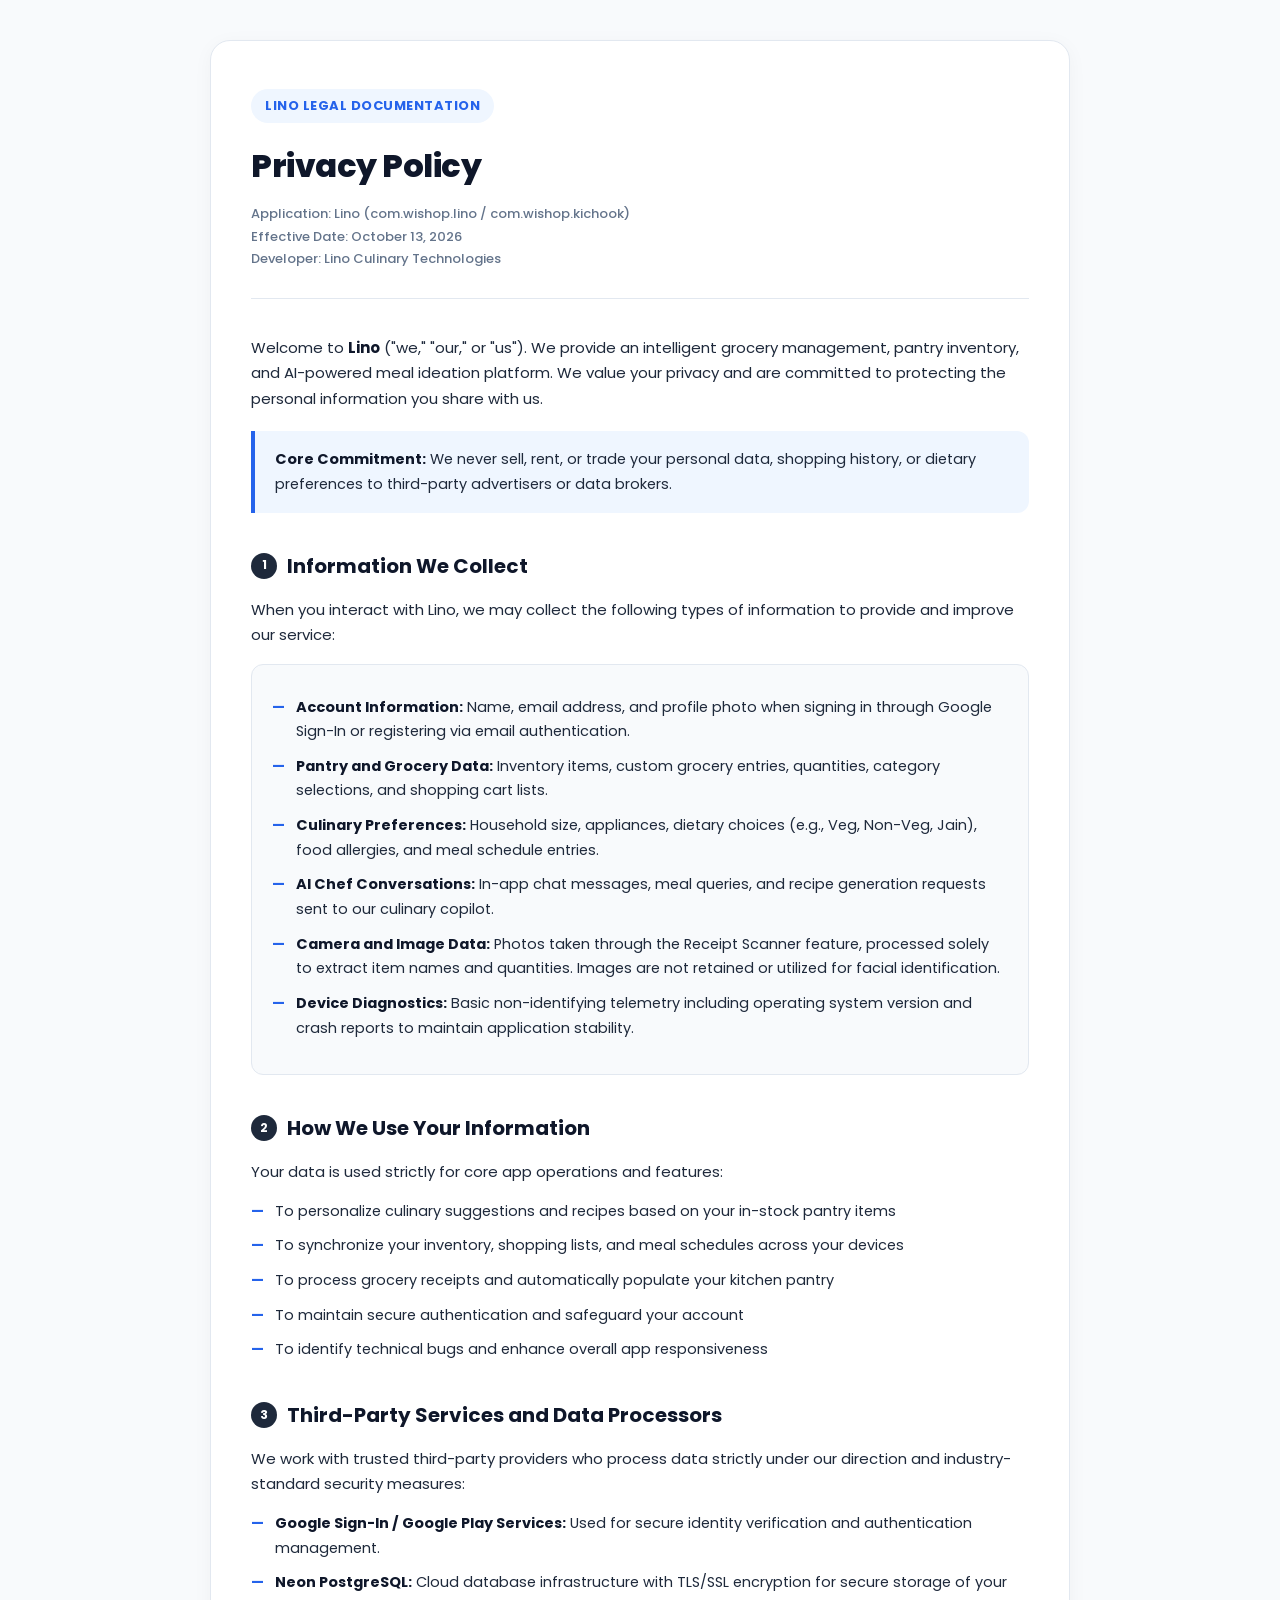
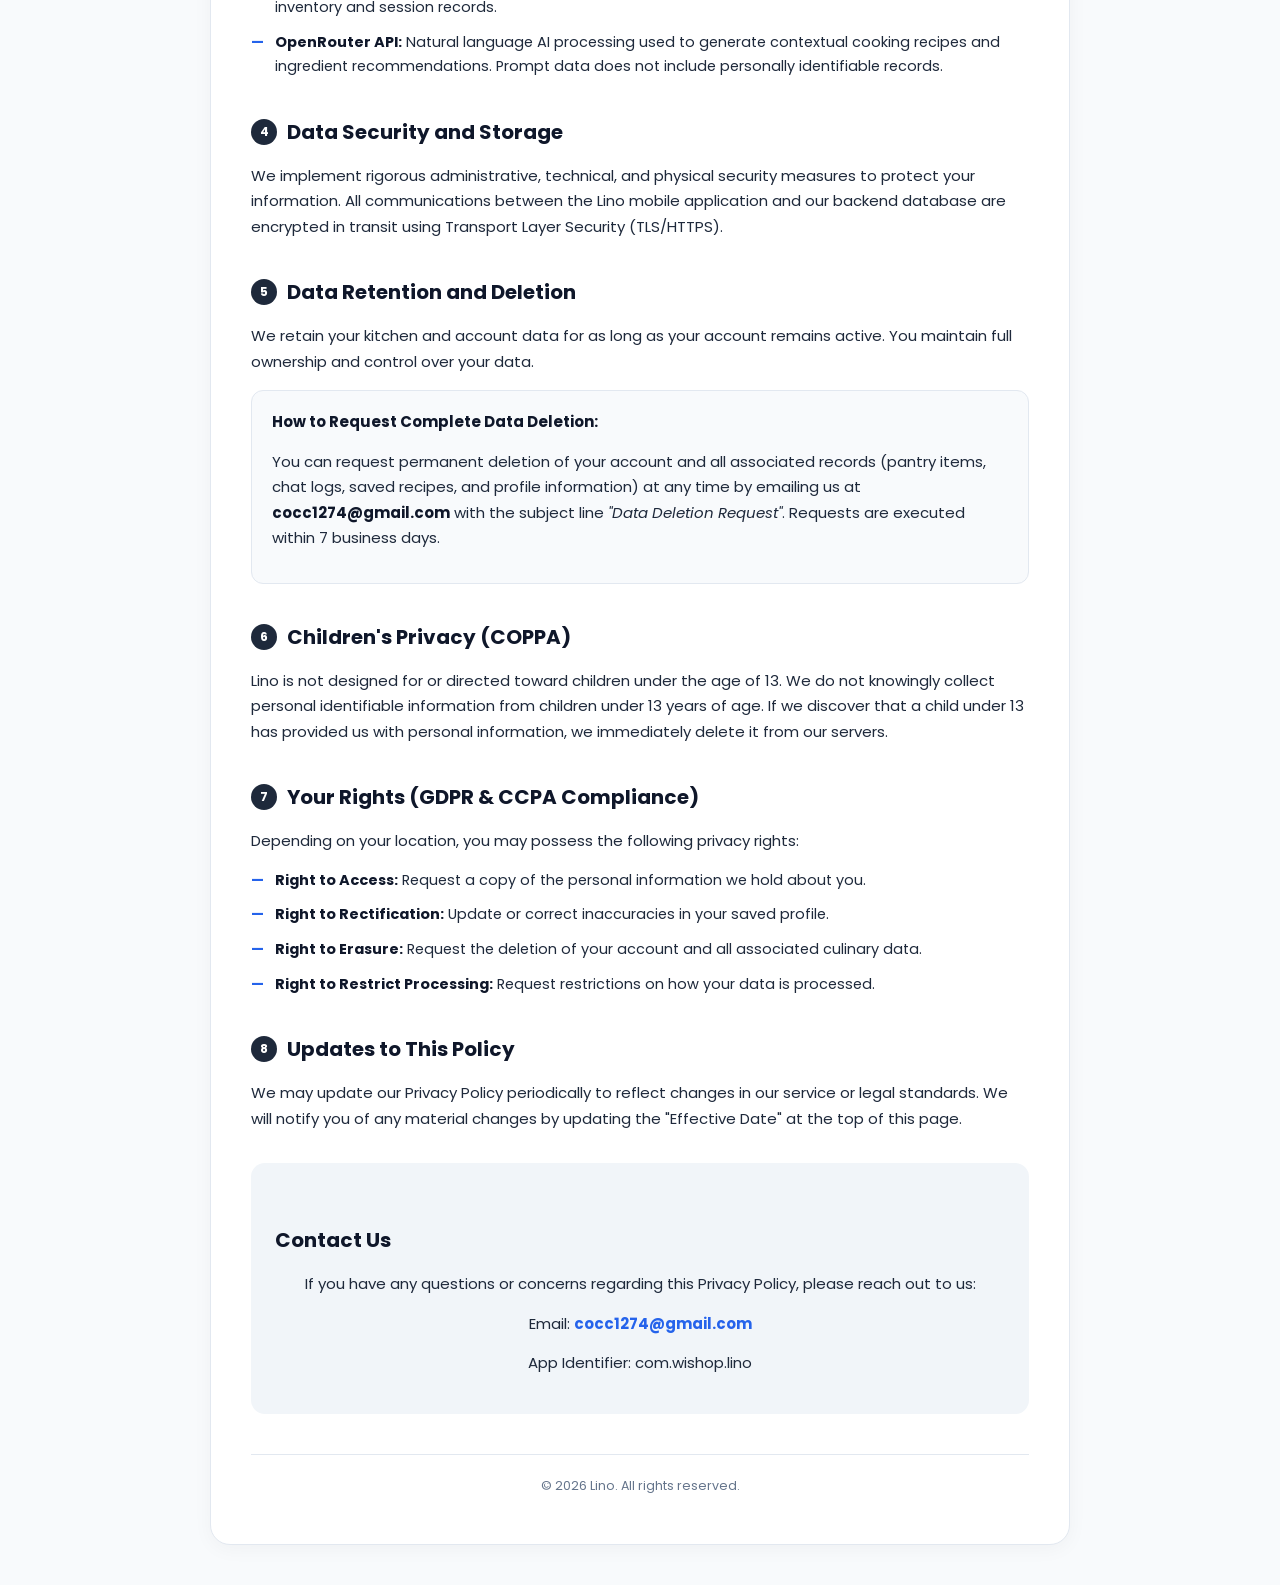
==== index.html @ 377d5d79 "feat: add comprehensive privacy policy pages, multi-session chat, and home dashboard" ====
<!DOCTYPE html>
<html lang="en">
<head>
  <meta charset="UTF-8">
  <meta name="viewport" content="width=device-width, initial-scale=1.0">
  <title>Privacy Policy - Lino App</title>
  <link rel="preconnect" href="https://fonts.googleapis.com">
  <link rel="preconnect" href="https://fonts.gstatic.com" crossorigin>
  <link href="https://fonts.googleapis.com/css2?family=Poppins:wght@300;400;500;600;700;800&display=swap" rel="stylesheet">
  <style>
    :root {
      --bg: #F8FAFC;
      --card-bg: #FFFFFF;
      --primary: #1E293B;
      --primary-dark: #0F172A;
      --accent: #2563EB;
      --accent-light: #EFF6FF;
      --text-main: #1E293B;
      --text-muted: #64748B;
      --border: #E2E8F0;
      --success: #10B981;
    }

    * {
      box-sizing: border-box;
      margin: 0;
      padding: 0;
    }

    body {
      font-family: 'Poppins', -apple-system, BlinkMacSystemFont, 'Segoe UI', Roboto, Helvetica, Arial, sans-serif;
      background-color: var(--bg);
      color: var(--text-main);
      line-height: 1.7;
      padding: 40px 20px;
    }

    .container {
      max-width: 860px;
      margin: 0 auto;
      background: var(--card-bg);
      border: 1px solid var(--border);
      border-radius: 20px;
      padding: 48px 40px;
      box-shadow: 0 4px 20px rgba(0, 0, 0, 0.04);
    }

    header {
      border-bottom: 1px solid var(--border);
      padding-bottom: 28px;
      margin-bottom: 36px;
    }

    .brand-badge {
      display: inline-flex;
      align-items: center;
      background: var(--accent-light);
      color: var(--accent);
      font-size: 13px;
      font-weight: 700;
      padding: 6px 14px;
      border-radius: 30px;
      margin-bottom: 16px;
      letter-spacing: 0.5px;
      text-transform: uppercase;
    }

    h1 {
      font-size: 32px;
      font-weight: 800;
      color: var(--primary-dark);
      letter-spacing: -0.5px;
      margin-bottom: 10px;
    }

    .meta {
      font-size: 13px;
      color: var(--text-muted);
      font-weight: 500;
    }

    h2 {
      font-size: 20px;
      font-weight: 700;
      color: var(--primary-dark);
      margin-top: 36px;
      margin-bottom: 14px;
      display: flex;
      align-items: center;
      gap: 10px;
    }

    .section-badge {
      display: inline-flex;
      align-items: center;
      justify-content: center;
      width: 26px;
      height: 26px;
      background: var(--primary);
      color: #FFFFFF;
      border-radius: 50%;
      font-size: 12px;
      font-weight: 700;
      flex-shrink: 0;
    }

    p {
      color: var(--text-main);
      font-size: 15px;
      margin-bottom: 14px;
    }

    .card-block {
      background: #F8FAFC;
      border: 1px solid var(--border);
      border-radius: 12px;
      padding: 18px 20px;
      margin: 16px 0;
    }

    ul {
      list-style-type: none;
      margin: 12px 0 16px 0;
      padding-left: 0;
    }

    li {
      position: relative;
      padding-left: 24px;
      margin-bottom: 10px;
      font-size: 14.5px;
      color: var(--text-main);
    }

    li::before {
      content: "—";
      position: absolute;
      left: 0;
      color: var(--accent);
      font-weight: 700;
    }

    strong {
      color: var(--primary-dark);
    }

    .highlight-box {
      background: #EFF6FF;
      border-left: 4px solid var(--accent);
      padding: 16px 20px;
      border-radius: 0 12px 12px 0;
      margin: 20px 0;
      font-size: 14.5px;
    }

    .contact-box {
      background: #F1F5F9;
      border-radius: 14px;
      padding: 24px;
      margin-top: 32px;
      text-align: center;
    }

    .contact-box a {
      color: var(--accent);
      text-decoration: none;
      font-weight: 700;
    }

    .contact-box a:hover {
      text-decoration: underline;
    }

    footer {
      margin-top: 40px;
      padding-top: 20px;
      border-top: 1px solid var(--border);
      text-align: center;
      font-size: 12.5px;
      color: var(--text-muted);
    }

    @media (max-width: 600px) {
      body {
        padding: 20px 12px;
      }
      .container {
        padding: 28px 20px;
      }
      h1 {
        font-size: 26px;
      }
      h2 {
        font-size: 18px;
      }
    }
  </style>
</head>
<body>
  <div class="container">
    <header>
      <div class="brand-badge">Lino Legal Documentation</div>
      <h1>Privacy Policy</h1>
      <div class="meta">
        Application: Lino (com.wishop.lino / com.wishop.kichook)<br>
        Effective Date: October 13, 2026<br>
        Developer: Lino Culinary Technologies
      </div>
    </header>

    <p>
      Welcome to <strong>Lino</strong> ("we," "our," or "us"). We provide an intelligent grocery management, pantry inventory, and AI-powered meal ideation platform. We value your privacy and are committed to protecting the personal information you share with us.
    </p>

    <div class="highlight-box">
      <strong>Core Commitment:</strong> We never sell, rent, or trade your personal data, shopping history, or dietary preferences to third-party advertisers or data brokers.
    </div>

    <h2><span class="section-badge">1</span> Information We Collect</h2>
    <p>When you interact with Lino, we may collect the following types of information to provide and improve our service:</p>

    <div class="card-block">
      <ul>
        <li><strong>Account Information:</strong> Name, email address, and profile photo when signing in through Google Sign-In or registering via email authentication.</li>
        <li><strong>Pantry and Grocery Data:</strong> Inventory items, custom grocery entries, quantities, category selections, and shopping cart lists.</li>
        <li><strong>Culinary Preferences:</strong> Household size, appliances, dietary choices (e.g., Veg, Non-Veg, Jain), food allergies, and meal schedule entries.</li>
        <li><strong>AI Chef Conversations:</strong> In-app chat messages, meal queries, and recipe generation requests sent to our culinary copilot.</li>
        <li><strong>Camera and Image Data:</strong> Photos taken through the Receipt Scanner feature, processed solely to extract item names and quantities. Images are not retained or utilized for facial identification.</li>
        <li><strong>Device Diagnostics:</strong> Basic non-identifying telemetry including operating system version and crash reports to maintain application stability.</li>
      </ul>
    </div>

    <h2><span class="section-badge">2</span> How We Use Your Information</h2>
    <p>Your data is used strictly for core app operations and features:</p>
    <ul>
      <li>To personalize culinary suggestions and recipes based on your in-stock pantry items</li>
      <li>To synchronize your inventory, shopping lists, and meal schedules across your devices</li>
      <li>To process grocery receipts and automatically populate your kitchen pantry</li>
      <li>To maintain secure authentication and safeguard your account</li>
      <li>To identify technical bugs and enhance overall app responsiveness</li>
    </ul>

    <h2><span class="section-badge">3</span> Third-Party Services and Data Processors</h2>
    <p>We work with trusted third-party providers who process data strictly under our direction and industry-standard security measures:</p>
    <ul>
      <li><strong>Google Sign-In / Google Play Services:</strong> Used for secure identity verification and authentication management.</li>
      <li><strong>Neon PostgreSQL:</strong> Cloud database infrastructure with TLS/SSL encryption for secure storage of your inventory and session records.</li>
      <li><strong>OpenRouter API:</strong> Natural language AI processing used to generate contextual cooking recipes and ingredient recommendations. Prompt data does not include personally identifiable records.</li>
    </ul>

    <h2><span class="section-badge">4</span> Data Security and Storage</h2>
    <p>
      We implement rigorous administrative, technical, and physical security measures to protect your information. All communications between the Lino mobile application and our backend database are encrypted in transit using Transport Layer Security (TLS/HTTPS).
    </p>

    <h2><span class="section-badge">5</span> Data Retention and Deletion</h2>
    <p>
      We retain your kitchen and account data for as long as your account remains active. You maintain full ownership and control over your data.
    </p>
    <div class="card-block">
      <p><strong>How to Request Complete Data Deletion:</strong></p>
      <p>
        You can request permanent deletion of your account and all associated records (pantry items, chat logs, saved recipes, and profile information) at any time by emailing us at <strong>cocc1274@gmail.com</strong> with the subject line <em>"Data Deletion Request"</em>. Requests are executed within 7 business days.
      </p>
    </div>

    <h2><span class="section-badge">6</span> Children's Privacy (COPPA)</h2>
    <p>
      Lino is not designed for or directed toward children under the age of 13. We do not knowingly collect personal identifiable information from children under 13 years of age. If we discover that a child under 13 has provided us with personal information, we immediately delete it from our servers.
    </p>

    <h2><span class="section-badge">7</span> Your Rights (GDPR & CCPA Compliance)</h2>
    <p>Depending on your location, you may possess the following privacy rights:</p>
    <ul>
      <li><strong>Right to Access:</strong> Request a copy of the personal information we hold about you.</li>
      <li><strong>Right to Rectification:</strong> Update or correct inaccuracies in your saved profile.</li>
      <li><strong>Right to Erasure:</strong> Request the deletion of your account and all associated culinary data.</li>
      <li><strong>Right to Restrict Processing:</strong> Request restrictions on how your data is processed.</li>
    </ul>

    <h2><span class="section-badge">8</span> Updates to This Policy</h2>
    <p>
      We may update our Privacy Policy periodically to reflect changes in our service or legal standards. We will notify you of any material changes by updating the "Effective Date" at the top of this page.
    </p>

    <div class="contact-box">
      <h2>Contact Us</h2>
      <p>If you have any questions or concerns regarding this Privacy Policy, please reach out to us:</p>
      <p>Email: <a href="mailto:cocc1274@gmail.com">cocc1274@gmail.com</a></p>
      <p>App Identifier: com.wishop.lino</p>
    </div>

    <footer>
      &copy; 2026 Lino. All rights reserved.
    </footer>
  </div>
</body>
</html>
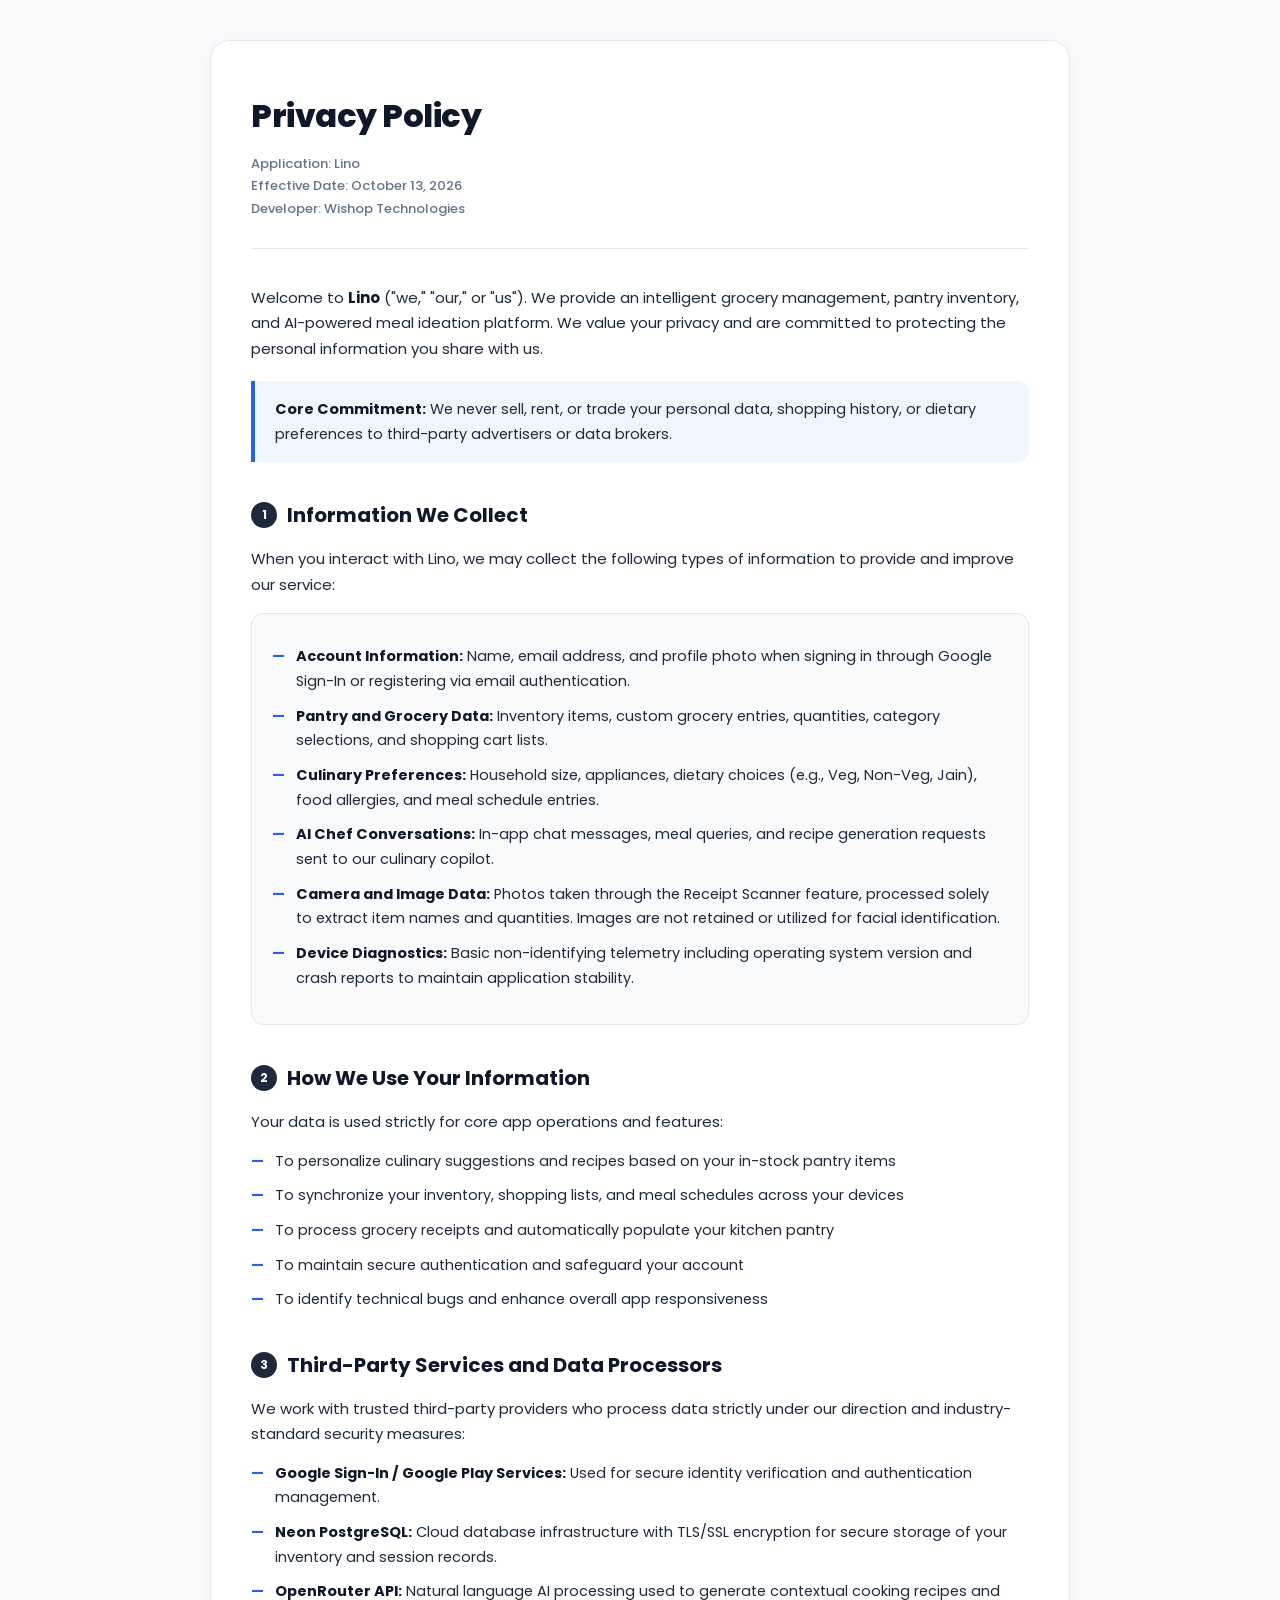
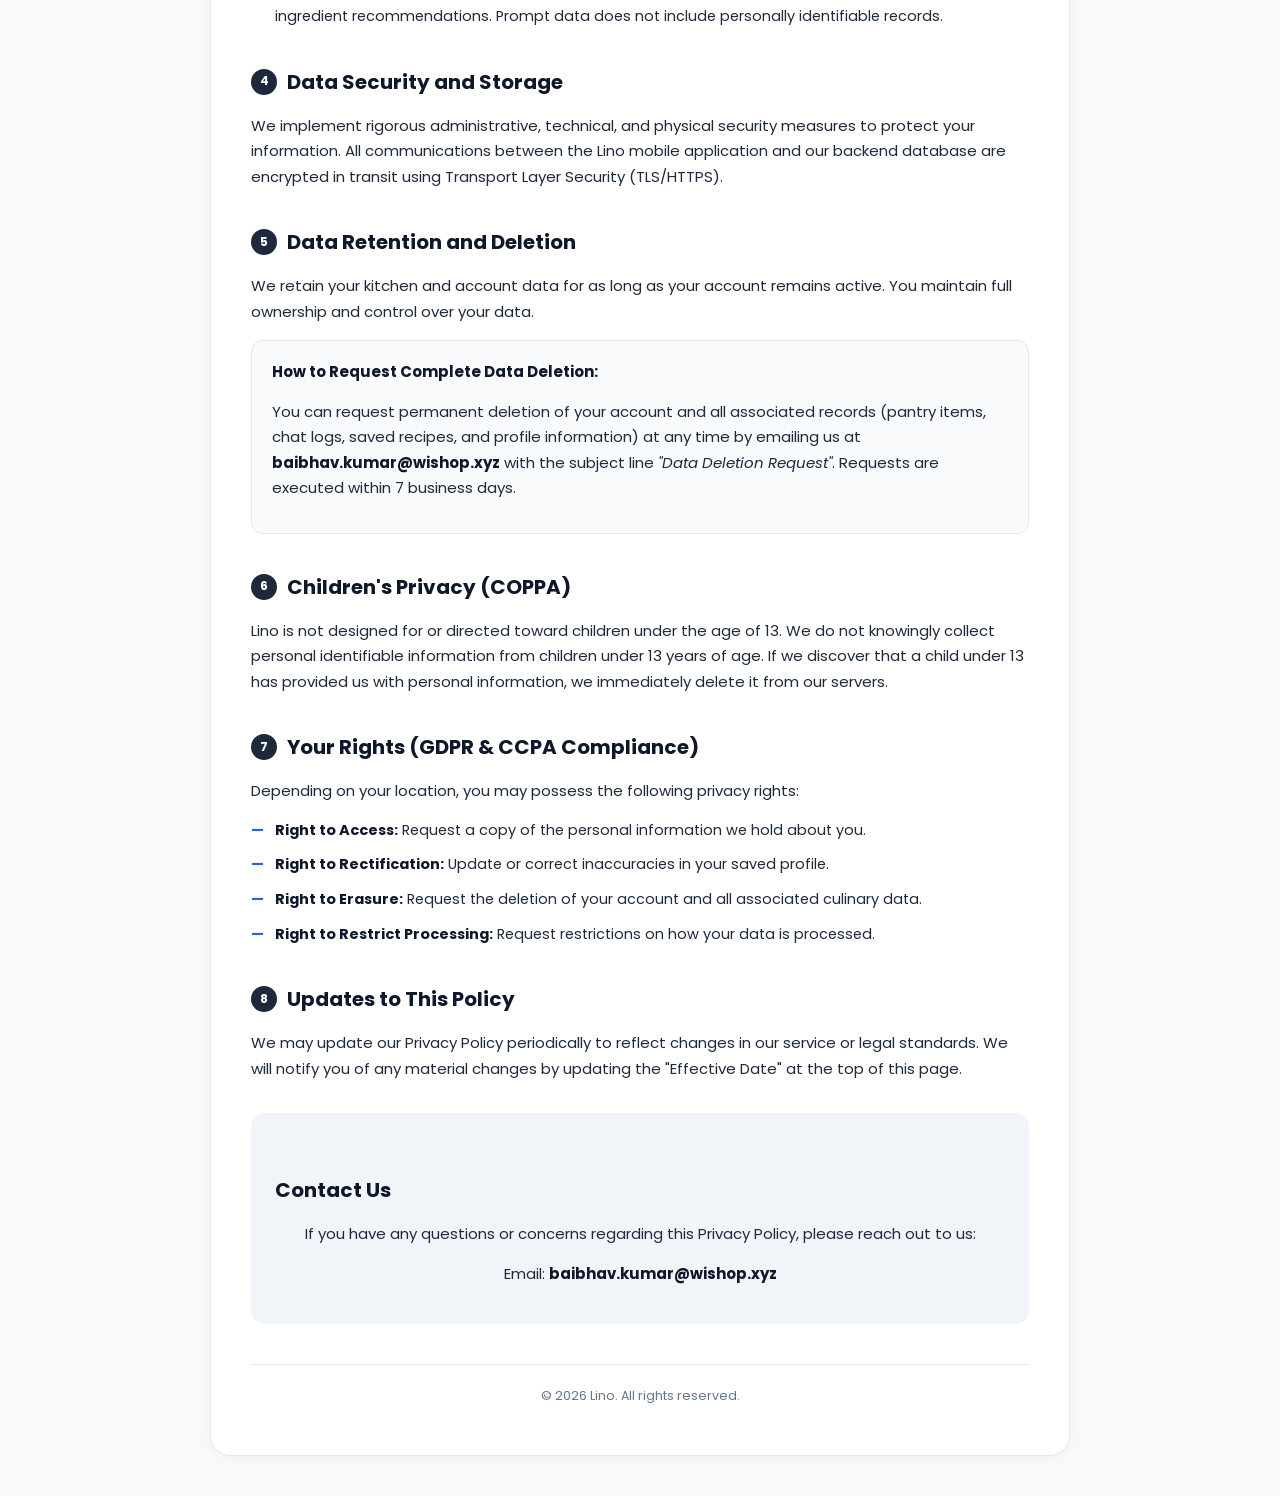
==== commit b7deddc7: "docs: obfuscate email using bidi-override and update developer info across privacy policies" ====
--- a/index.html
+++ b/index.html
@@ -199,12 +199,12 @@
 <body>
   <div class="container">
     <header>
-      <div class="brand-badge">Lino Legal Documentation</div>
+      <!-- <div class="brand-badge">Lino Legal Documentation</div> -->
       <h1>Privacy Policy</h1>
       <div class="meta">
-        Application: Lino (com.wishop.lino / com.wishop.kichook)<br>
+        Application: Lino<br>
         Effective Date: October 13, 2026<br>
-        Developer: Lino Culinary Technologies
+        Developer: Wishop Technologies
       </div>
     </header>
 
@@ -260,7 +260,7 @@
     <div class="card-block">
       <p><strong>How to Request Complete Data Deletion:</strong></p>
       <p>
-        You can request permanent deletion of your account and all associated records (pantry items, chat logs, saved recipes, and profile information) at any time by emailing us at <strong>cocc1274@gmail.com</strong> with the subject line <em>"Data Deletion Request"</em>. Requests are executed within 7 business days.
+        You can request permanent deletion of your account and all associated records (pantry items, chat logs, saved recipes, and profile information) at any time by emailing us at <strong style="unicode-bidi: bidi-override; direction: rtl;">zyx.pohsiw@ramuk.vahbiab</strong> with the subject line <em>"Data Deletion Request"</em>. Requests are executed within 7 business days.
       </p>
     </div>
 
@@ -286,8 +286,7 @@
     <div class="contact-box">
       <h2>Contact Us</h2>
       <p>If you have any questions or concerns regarding this Privacy Policy, please reach out to us:</p>
-      <p>Email: <a href="mailto:cocc1274@gmail.com">cocc1274@gmail.com</a></p>
-      <p>App Identifier: com.wishop.lino</p>
+      <p>Email: <strong style="unicode-bidi: bidi-override; direction: rtl;">zyx.pohsiw@ramuk.vahbiab</strong></p>
     </div>
 
     <footer>
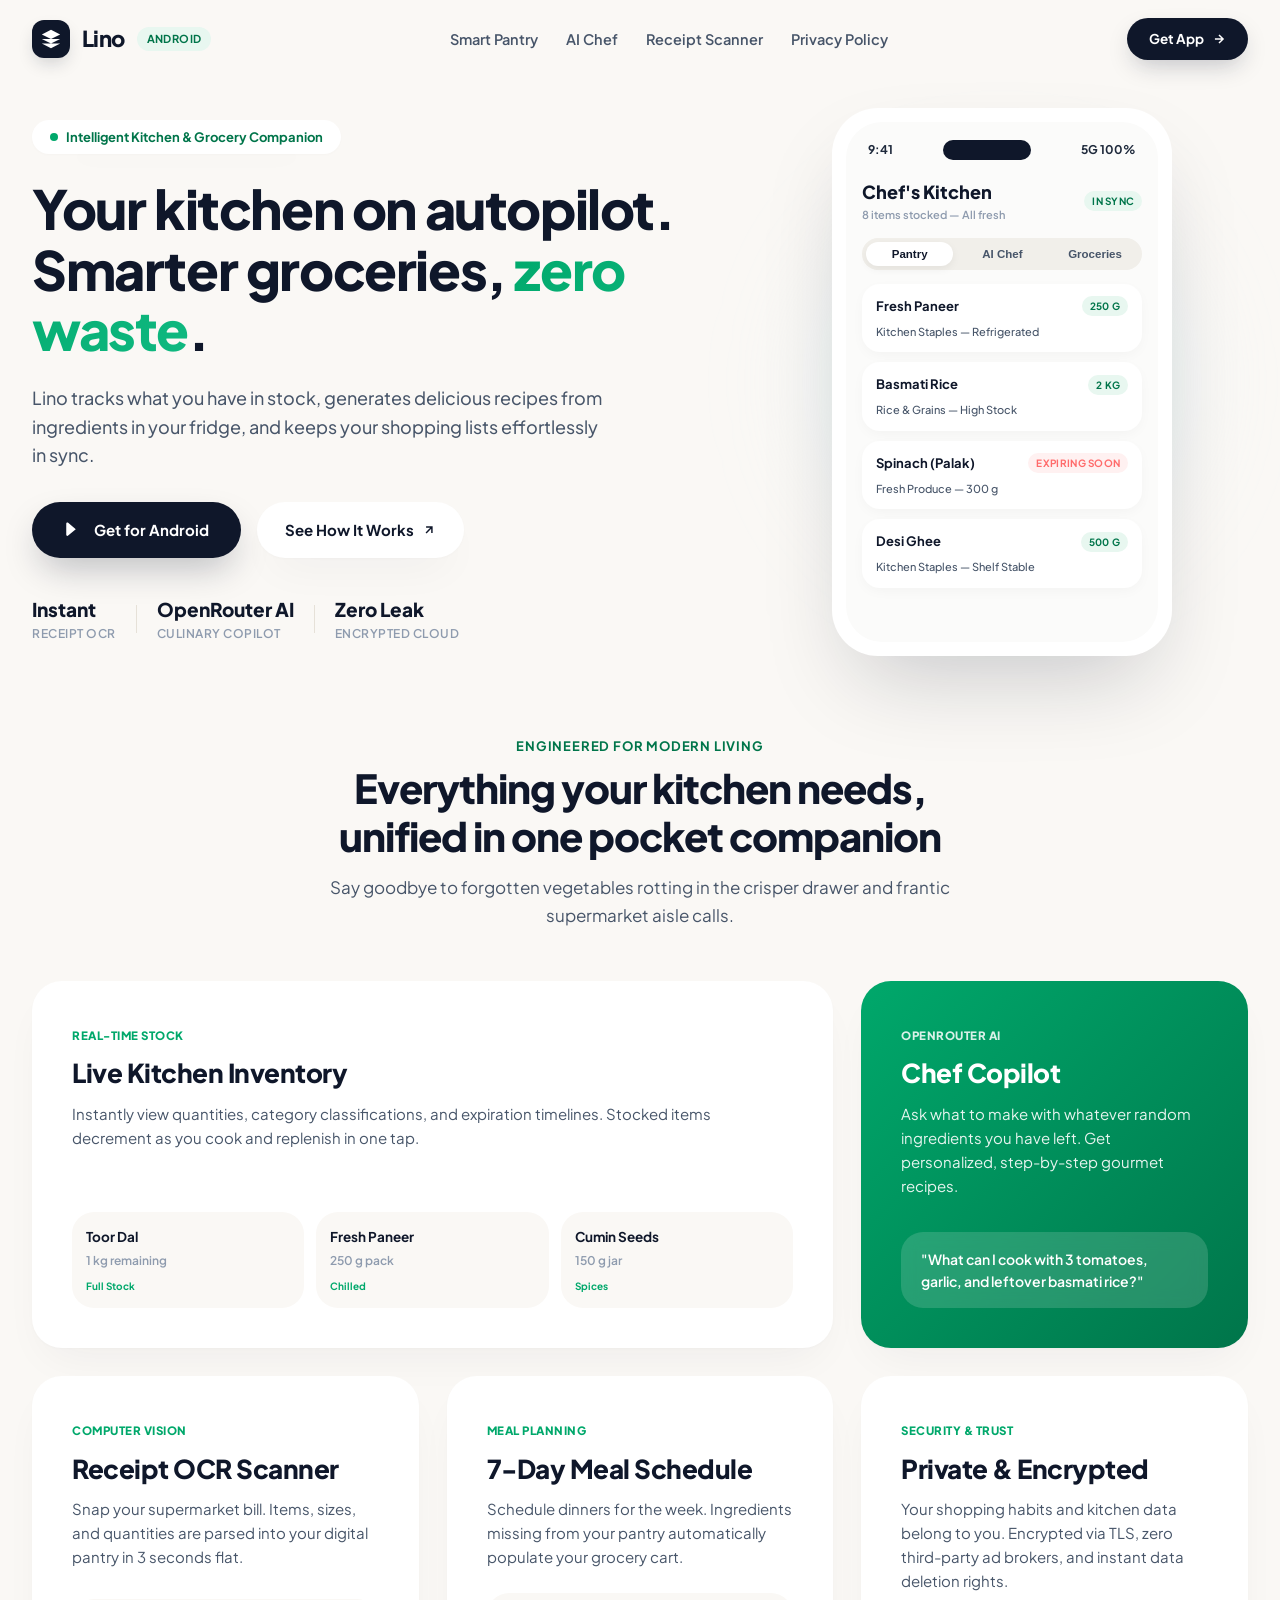
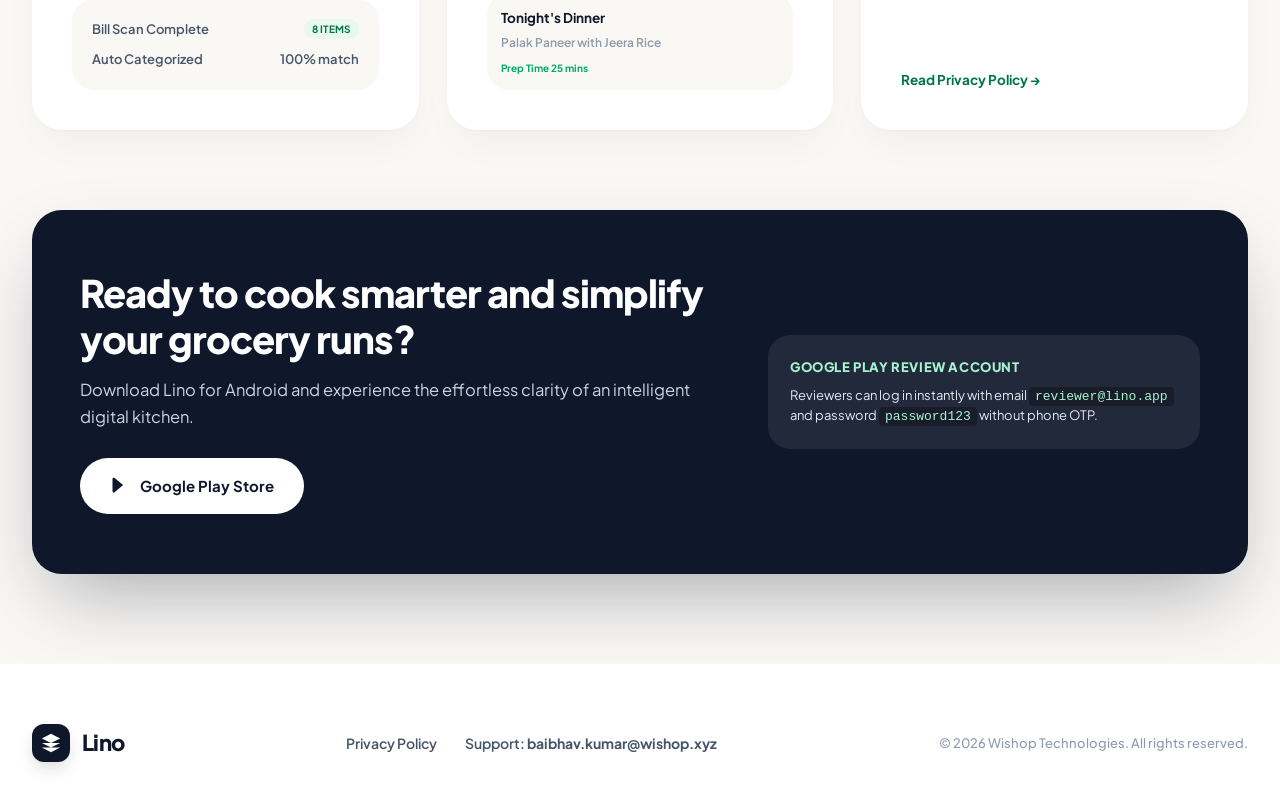
==== commit 2f246e79: "feat: add promotional showcase landing page and Google Play reviewer demo login" ====
--- a/index.html
+++ b/index.html
@@ -3,295 +3,635 @@
 <head>
   <meta charset="UTF-8">
   <meta name="viewport" content="width=device-width, initial-scale=1.0">
-  <title>Privacy Policy - Lino App</title>
+  <title>Lino — Smart Grocery Shopping & Intelligent Kitchen Companion</title>
+  <meta name="description" content="Lino is a modern grocery companion and intelligent kitchen inventory app. Track your pantry in real time, cook meals with our AI Chef Copilot, and reduce food waste.">
   <link rel="preconnect" href="https://fonts.googleapis.com">
   <link rel="preconnect" href="https://fonts.gstatic.com" crossorigin>
-  <link href="https://fonts.googleapis.com/css2?family=Poppins:wght@300;400;500;600;700;800&display=swap" rel="stylesheet">
+  <link href="https://fonts.googleapis.com/css2?family=Plus+Jakarta+Sans:wght@400;500;600;700;800&display=swap" rel="stylesheet">
   <style>
+    /*
+      PREVIOUS PRIVACY POLICY VIEW - COMMENTED OUT AS PER RULE
+      Previous index.html contained legal Privacy Policy text.
+      The complete legal policy is preserved at privacy.html and linked in navigation & footer.
+    */
     :root {
-      --bg: #F8FAFC;
-      --card-bg: #FFFFFF;
+      --bg-warm: #FAF8F5;
+      --bg-card: #FFFFFF;
       --primary: #1E293B;
       --primary-dark: #0F172A;
-      --accent: #2563EB;
-      --accent-light: #EFF6FF;
+      --accent-green: #00A86B;
+      --accent-green-soft: #E8F7F0;
+      --accent-green-deep: #00754A;
+      --accent-blue: #2563EB;
+      --accent-blue-soft: #EFF6FF;
+      --accent-coral: #FF6B6B;
+      --accent-coral-soft: #FFF1F1;
       --text-main: #1E293B;
-      --text-muted: #64748B;
-      --border: #E2E8F0;
-      --success: #10B981;
-    }
-
-    * {
-      box-sizing: border-box;
-      margin: 0;
-      padding: 0;
-    }
-
+      --text-secondary: #475569;
+      --text-muted: #8E9BAE;
+      --shadow-ambient: 0 20px 45px -15px rgba(26, 38, 57, 0.06), 0 1px 3px rgba(0, 0, 0, 0.02);
+      --shadow-hover: 0 30px 60px -18px rgba(26, 38, 57, 0.12);
+      --shadow-phone: 0 40px 90px -25px rgba(15, 23, 42, 0.22);
+      --radius-sm: 14px;
+      --radius-md: 22px;
+      --radius-lg: 30px;
+      --radius-pill: 9999px;
+    }
+    * { box-sizing: border-box; margin: 0; padding: 0; border: none; outline: none; }
+    html { scroll-behavior: smooth; }
     body {
-      font-family: 'Poppins', -apple-system, BlinkMacSystemFont, 'Segoe UI', Roboto, Helvetica, Arial, sans-serif;
-      background-color: var(--bg);
+      font-family: 'Plus Jakarta Sans', -apple-system, BlinkMacSystemFont, sans-serif;
+      background-color: var(--bg-warm);
       color: var(--text-main);
-      line-height: 1.7;
-      padding: 40px 20px;
-    }
-
-    .container {
-      max-width: 860px;
-      margin: 0 auto;
-      background: var(--card-bg);
-      border: 1px solid var(--border);
-      border-radius: 20px;
-      padding: 48px 40px;
-      box-shadow: 0 4px 20px rgba(0, 0, 0, 0.04);
-    }
-
-    header {
-      border-bottom: 1px solid var(--border);
-      padding-bottom: 28px;
-      margin-bottom: 36px;
-    }
-
+      line-height: 1.6;
+      -webkit-font-smoothing: antialiased;
+      overflow-x: hidden;
+    }
+    /* Seamless Header Nav */
+    nav {
+      position: sticky; top: 0; z-index: 100;
+      background: rgba(250, 248, 245, 0.9);
+      backdrop-filter: blur(16px);
+      padding: 18px 32px;
+      display: flex; align-items: center; justify-content: space-between;
+      max-width: 1320px; margin: 0 auto;
+    }
+    .brand-wrap { display: flex; align-items: center; gap: 12px; text-decoration: none; color: var(--primary-dark); }
+    .brand-logo-icon {
+      width: 38px; height: 38px; background: var(--primary-dark);
+      border-radius: 12px; display: flex; align-items: center; justify-content: center;
+      box-shadow: 0 8px 18px -4px rgba(15, 23, 42, 0.2);
+    }
+    .brand-logo-icon svg { width: 22px; height: 22px; fill: #FFFFFF; }
+    .brand-text { font-size: 22px; font-weight: 800; letter-spacing: -0.6px; color: var(--primary-dark); }
     .brand-badge {
-      display: inline-flex;
-      align-items: center;
-      background: var(--accent-light);
-      color: var(--accent);
-      font-size: 13px;
-      font-weight: 700;
-      padding: 6px 14px;
-      border-radius: 30px;
-      margin-bottom: 16px;
-      letter-spacing: 0.5px;
-      text-transform: uppercase;
-    }
-
-    h1 {
-      font-size: 32px;
-      font-weight: 800;
-      color: var(--primary-dark);
-      letter-spacing: -0.5px;
-      margin-bottom: 10px;
-    }
-
-    .meta {
-      font-size: 13px;
-      color: var(--text-muted);
-      font-weight: 500;
-    }
-
-    h2 {
-      font-size: 20px;
-      font-weight: 700;
-      color: var(--primary-dark);
-      margin-top: 36px;
-      margin-bottom: 14px;
-      display: flex;
-      align-items: center;
-      gap: 10px;
-    }
-
-    .section-badge {
-      display: inline-flex;
-      align-items: center;
-      justify-content: center;
-      width: 26px;
-      height: 26px;
-      background: var(--primary);
-      color: #FFFFFF;
-      border-radius: 50%;
-      font-size: 12px;
-      font-weight: 700;
-      flex-shrink: 0;
-    }
-
-    p {
-      color: var(--text-main);
-      font-size: 15px;
-      margin-bottom: 14px;
-    }
-
-    .card-block {
-      background: #F8FAFC;
-      border: 1px solid var(--border);
-      border-radius: 12px;
-      padding: 18px 20px;
-      margin: 16px 0;
-    }
-
-    ul {
-      list-style-type: none;
-      margin: 12px 0 16px 0;
-      padding-left: 0;
-    }
-
-    li {
-      position: relative;
-      padding-left: 24px;
-      margin-bottom: 10px;
-      font-size: 14.5px;
-      color: var(--text-main);
-    }
-
-    li::before {
-      content: "—";
-      position: absolute;
-      left: 0;
-      color: var(--accent);
-      font-weight: 700;
-    }
-
-    strong {
-      color: var(--primary-dark);
-    }
-
-    .highlight-box {
-      background: #EFF6FF;
-      border-left: 4px solid var(--accent);
-      padding: 16px 20px;
-      border-radius: 0 12px 12px 0;
-      margin: 20px 0;
-      font-size: 14.5px;
-    }
-
-    .contact-box {
-      background: #F1F5F9;
-      border-radius: 14px;
-      padding: 24px;
-      margin-top: 32px;
-      text-align: center;
-    }
-
-    .contact-box a {
-      color: var(--accent);
-      text-decoration: none;
-      font-weight: 700;
-    }
-
-    .contact-box a:hover {
-      text-decoration: underline;
-    }
-
-    footer {
-      margin-top: 40px;
-      padding-top: 20px;
-      border-top: 1px solid var(--border);
-      text-align: center;
-      font-size: 12.5px;
-      color: var(--text-muted);
-    }
-
-    @media (max-width: 600px) {
-      body {
-        padding: 20px 12px;
-      }
-      .container {
-        padding: 28px 20px;
-      }
-      h1 {
-        font-size: 26px;
-      }
-      h2 {
-        font-size: 18px;
-      }
+      font-size: 11px; font-weight: 700; background: var(--accent-green-soft);
+      color: var(--accent-green-deep); padding: 3px 10px; border-radius: var(--radius-pill);
+      letter-spacing: 0.4px; text-transform: uppercase;
+    }
+    .nav-menu { display: flex; align-items: center; gap: 28px; list-style: none; }
+    .nav-link { text-decoration: none; color: var(--text-secondary); font-size: 14.5px; font-weight: 600; transition: color 0.2s; }
+    .nav-link:hover { color: var(--accent-green-deep); }
+    .nav-btn {
+      text-decoration: none; background: var(--primary-dark); color: #FFFFFF;
+      font-size: 13.5px; font-weight: 700; padding: 10px 22px; border-radius: var(--radius-pill);
+      box-shadow: 0 10px 24px -6px rgba(15, 23, 42, 0.25); display: inline-flex; align-items: center; gap: 8px;
+      transition: transform 0.2s, box-shadow 0.2s;
+    }
+    .nav-btn:hover { transform: translateY(-2px); box-shadow: 0 14px 28px -6px rgba(15, 23, 42, 0.35); }
+    /* Hero Showcase - Borderless */
+    .hero-section {
+      max-width: 1320px; margin: 30px auto 70px; padding: 0 32px;
+      display: grid; grid-template-columns: 1.15fr 0.85fr; align-items: center; gap: 60px;
+    }
+    .hero-content { display: flex; flex-direction: column; gap: 24px; }
+    .pill-kicker {
+      display: inline-flex; align-items: center; gap: 8px; background: #FFFFFF;
+      padding: 7px 18px; border-radius: var(--radius-pill); box-shadow: var(--shadow-ambient);
+      font-size: 13px; font-weight: 700; color: var(--accent-green-deep); width: fit-content;
+    }
+    .pill-kicker span { display: inline-block; width: 8px; height: 8px; background: var(--accent-green); border-radius: var(--radius-pill); }
+    .hero-title { font-size: 54px; line-height: 1.12; font-weight: 800; letter-spacing: -1.4px; color: var(--primary-dark); }
+    .hero-title em {
+      font-style: normal; color: var(--accent-green);
+      background: linear-gradient(135deg, #00A86B 0%, #10B981 100%);
+      -webkit-background-clip: text; -webkit-text-fill-color: transparent;
+    }
+    .hero-sub { font-size: 18px; line-height: 1.6; color: var(--text-secondary); max-width: 580px; font-weight: 450; }
+    .hero-cta-group { display: flex; align-items: center; gap: 16px; flex-wrap: wrap; margin-top: 8px; }
+    .btn-primary {
+      text-decoration: none; background: var(--primary-dark); color: #FFFFFF;
+      font-size: 15px; font-weight: 700; padding: 16px 32px; border-radius: var(--radius-pill);
+      box-shadow: 0 16px 36px -8px rgba(15, 23, 42, 0.28); display: inline-flex; align-items: center; gap: 12px;
+      transition: transform 0.2s, box-shadow 0.2s;
+    }
+    .btn-primary:hover { transform: translateY(-2px); box-shadow: 0 20px 42px -8px rgba(15, 23, 42, 0.38); }
+    .btn-secondary {
+      text-decoration: none; background: #FFFFFF; color: var(--primary-dark);
+      font-size: 15px; font-weight: 700; padding: 16px 28px; border-radius: var(--radius-pill);
+      box-shadow: var(--shadow-ambient); display: inline-flex; align-items: center; gap: 8px; transition: transform 0.2s;
+    }
+    .btn-secondary:hover { transform: translateY(-2px); }
+    .hero-proof { display: flex; align-items: center; gap: 20px; margin-top: 12px; }
+    .proof-item { display: flex; flex-direction: column; }
+    .proof-value { font-size: 19px; font-weight: 800; color: var(--primary-dark); }
+    .proof-label { font-size: 12px; color: var(--text-muted); font-weight: 600; text-transform: uppercase; letter-spacing: 0.5px; }
+    .proof-separator { width: 1px; height: 28px; background: #E6E1D8; }
+    /* Showcase Phone Frame */
+    .showcase-wrapper { position: relative; display: flex; justify-content: center; align-items: center; }
+    .showcase-glow {
+      position: absolute; width: 420px; height: 420px;
+      background: radial-gradient(circle, rgba(167, 243, 208, 0.4) 0%, rgba(224, 242, 254, 0.3) 50%, transparent 70%);
+      filter: blur(50px); z-index: 1; pointer-events: none;
+    }
+    .phone-mockup {
+      position: relative; z-index: 2; width: 340px; background: #FFFFFF;
+      border-radius: 46px; padding: 14px; box-shadow: var(--shadow-phone);
+      transition: transform 0.3s cubic-bezier(0.16, 1, 0.3, 1);
+    }
+    .phone-mockup:hover { transform: translateY(-4px); }
+    .phone-screen {
+      background: #FBFBFA; border-radius: 36px; padding: 18px 16px 20px;
+      display: flex; flex-direction: column; gap: 14px; min-height: 520px; overflow: hidden;
+    }
+    .phone-status-bar { display: flex; justify-content: space-between; align-items: center; padding: 0 6px 4px; font-size: 12px; font-weight: 700; color: var(--primary); }
+    .dynamic-island { width: 88px; height: 20px; background: var(--primary-dark); border-radius: var(--radius-pill); margin: 0 auto; }
+    .phone-header { display: flex; justify-content: space-between; align-items: center; }
+    .phone-title { font-size: 18px; font-weight: 800; color: var(--primary-dark); }
+    .phone-sub { font-size: 11px; font-weight: 600; color: var(--text-muted); }
+    .phone-tab-bar { display: flex; gap: 6px; background: #F1EFEA; padding: 4px; border-radius: var(--radius-pill); }
+    .tab-btn {
+      flex: 1; background: transparent; color: var(--text-secondary); font-size: 11.5px;
+      font-weight: 700; padding: 6px 0; border-radius: var(--radius-pill); cursor: pointer; text-align: center;
+      transition: background 0.2s, color 0.2s;
+    }
+    .tab-btn.active { background: #FFFFFF; color: var(--primary-dark); box-shadow: 0 3px 8px rgba(0, 0, 0, 0.06); }
+    .tab-content { display: none; flex-direction: column; gap: 10px; animation: fadeIn 0.25s ease-in-out; }
+    .tab-content.active { display: flex; }
+    @keyframes fadeIn { from { opacity: 0; transform: translateY(4px); } to { opacity: 1; transform: translateY(0); } }
+    .phone-card {
+      background: #FFFFFF; border-radius: 18px; padding: 12px 14px;
+      box-shadow: 0 4px 14px -2px rgba(0, 0, 0, 0.04); display: flex; flex-direction: column; gap: 6px;
+    }
+    .card-top { display: flex; justify-content: space-between; align-items: center; }
+    .card-title { font-size: 13px; font-weight: 700; color: var(--primary-dark); }
+    .badge-pill { font-size: 10px; font-weight: 700; padding: 2px 8px; border-radius: var(--radius-pill); text-transform: uppercase; letter-spacing: 0.3px; }
+    .badge-green { background: var(--accent-green-soft); color: var(--accent-green-deep); }
+    .badge-blue { background: var(--accent-blue-soft); color: var(--accent-blue); }
+    .badge-coral { background: var(--accent-coral-soft); color: var(--accent-coral); }
+    .card-meta { font-size: 11px; color: var(--text-secondary); font-weight: 500; }
+    .ai-bubble {
+      background: linear-gradient(135deg, #00A86B 0%, #00754A 100%); color: #FFFFFF;
+      border-radius: 18px; padding: 14px; display: flex; flex-direction: column; gap: 8px;
+      box-shadow: 0 10px 22px -6px rgba(0, 168, 107, 0.35);
+    }
+    .ai-bubble-tag { font-size: 10px; font-weight: 800; text-transform: uppercase; letter-spacing: 0.6px; opacity: 0.9; }
+    .ai-bubble-msg { font-size: 12.5px; font-weight: 600; line-height: 1.45; }
+    .recipe-callout {
+      background: #FFFFFF; border-radius: 16px; padding: 12px; display: flex; align-items: center; gap: 12px;
+      box-shadow: 0 4px 12px rgba(0, 0, 0, 0.03);
+    }
+    .recipe-thumb { width: 44px; height: 44px; background: #F4F1EA; border-radius: 12px; display: flex; align-items: center; justify-content: center; font-size: 22px; }
+    .recipe-info { flex: 1; }
+    .recipe-name { font-size: 12.5px; font-weight: 700; color: var(--primary-dark); }
+    .recipe-sub { font-size: 10.5px; color: var(--text-muted); font-weight: 600; }
+    .stepper {
+      display: flex; align-items: center; gap: 6px; background: #F4F1EA;
+      padding: 3px 8px; border-radius: var(--radius-pill); font-size: 11px; font-weight: 700; color: var(--primary-dark);
+    }
+    /* Pinterest-Style Bento Grid Showcase */
+    .bento-section { max-width: 1320px; margin: 80px auto; padding: 0 32px; }
+    .section-head { text-align: center; max-width: 680px; margin: 0 auto 52px; }
+    .section-kicker { font-size: 13px; font-weight: 700; text-transform: uppercase; letter-spacing: 0.8px; color: var(--accent-green-deep); margin-bottom: 8px; }
+    .section-title { font-size: 40px; font-weight: 800; letter-spacing: -1px; color: var(--primary-dark); line-height: 1.2; margin-bottom: 14px; }
+    .section-desc { font-size: 17px; color: var(--text-secondary); line-height: 1.6; }
+    .bento-grid { display: grid; grid-template-columns: repeat(12, 1fr); gap: 28px; }
+    .bento-card {
+      background: var(--bg-card); border-radius: var(--radius-lg); padding: 40px;
+      box-shadow: var(--shadow-ambient); display: flex; flex-direction: column; justify-content: space-between;
+      transition: transform 0.25s, box-shadow 0.25s; position: relative; overflow: hidden;
+    }
+    .bento-card:hover { transform: translateY(-4px); box-shadow: var(--shadow-hover); }
+    .bento-col-8 { grid-column: span 8; }
+    .bento-col-4 { grid-column: span 4; }
+    .bento-card-green { background: linear-gradient(135deg, #00A86B 0%, #00754A 100%); color: #FFFFFF; }
+    .bento-tag { font-size: 11.5px; font-weight: 800; text-transform: uppercase; letter-spacing: 0.5px; margin-bottom: 12px; display: inline-block; }
+    .tag-green-tone { color: var(--accent-green); }
+    .tag-white-tone { color: rgba(255, 255, 255, 0.85); }
+    .bento-card-title { font-size: 26px; font-weight: 800; letter-spacing: -0.5px; margin-bottom: 12px; color: var(--primary-dark); line-height: 1.25; }
+    .bento-card-green .bento-card-title { color: #FFFFFF; }
+    .bento-card-desc { font-size: 15px; line-height: 1.6; color: var(--text-secondary); margin-bottom: 24px; }
+    .bento-card-green .bento-card-desc { color: rgba(255, 255, 255, 0.9); }
+    .mini-pantry-cluster { display: grid; grid-template-columns: repeat(3, 1fr); gap: 12px; margin-top: 10px; }
+    .pantry-pill-item { background: #FAF8F5; padding: 14px; border-radius: var(--radius-md); display: flex; flex-direction: column; gap: 4px; }
+    .pantry-pill-title { font-size: 13.5px; font-weight: 700; color: var(--primary-dark); }
+    .pantry-pill-qty { font-size: 12px; color: var(--text-muted); font-weight: 600; }
+    .pantry-pill-badge { font-size: 10px; font-weight: 700; color: var(--accent-green); margin-top: 4px; }
+    .chat-bubble-widget { background: rgba(255, 255, 255, 0.15); backdrop-filter: blur(8px); padding: 16px 20px; border-radius: var(--radius-md); color: #FFFFFF; font-size: 14px; font-weight: 600; margin-top: 10px; }
+    .ocr-scanner-visual { background: #FAF8F5; border-radius: var(--radius-md); padding: 20px; display: flex; flex-direction: column; gap: 10px; }
+    .receipt-row { display: flex; justify-content: space-between; font-size: 13px; font-weight: 600; color: var(--text-secondary); }
+    /* CTA & Reviewer Section */
+    .cta-banner { max-width: 1320px; margin: 40px auto 90px; padding: 0 32px; }
+    .banner-card {
+      background: var(--primary-dark); border-radius: var(--radius-lg); padding: 60px 48px;
+      color: #FFFFFF; display: grid; grid-template-columns: 1.2fr 0.8fr; align-items: center; gap: 40px;
+      box-shadow: 0 35px 80px -20px rgba(15, 23, 42, 0.35);
+    }
+    .banner-title { font-size: 38px; font-weight: 800; letter-spacing: -1px; line-height: 1.2; margin-bottom: 16px; }
+    .banner-sub { font-size: 16.5px; color: #CBD5E1; line-height: 1.6; margin-bottom: 28px; }
+    .banner-actions { display: flex; gap: 16px; flex-wrap: wrap; }
+    .btn-light {
+      text-decoration: none; background: #FFFFFF; color: var(--primary-dark);
+      font-size: 15px; font-weight: 700; padding: 16px 30px; border-radius: var(--radius-pill);
+      display: inline-flex; align-items: center; gap: 10px; transition: transform 0.2s;
+    }
+    .btn-light:hover { transform: translateY(-2px); }
+    .reviewer-note-box {
+      background: rgba(255, 255, 255, 0.08); border-radius: var(--radius-md);
+      padding: 22px; display: flex; flex-direction: column; gap: 8px;
+    }
+    .reviewer-note-title { font-size: 13px; font-weight: 800; text-transform: uppercase; letter-spacing: 0.6px; color: #A7F3D0; }
+    .reviewer-note-text { font-size: 13px; line-height: 1.5; color: #E2E8F0; }
+    .reviewer-code { font-family: monospace; background: rgba(0, 0, 0, 0.3); padding: 2px 6px; border-radius: 4px; color: #A7F3D0; }
+    /* Footer */
+    footer { background: #FFFFFF; padding: 60px 32px 40px; margin-top: 40px; }
+    .footer-inner { max-width: 1320px; margin: 0 auto; display: flex; justify-content: space-between; align-items: center; flex-wrap: wrap; gap: 24px; }
+    .footer-links { display: flex; align-items: center; gap: 28px; list-style: none; }
+    .footer-link { text-decoration: none; color: var(--text-secondary); font-size: 14px; font-weight: 600; transition: color 0.2s; }
+    .footer-link:hover { color: var(--accent-green); }
+    .footer-copy { font-size: 13px; color: var(--text-muted); font-weight: 500; }
+    /* Responsive Media Queries */
+    @media (max-width: 1024px) {
+      .hero-section { grid-template-columns: 1fr; gap: 50px; text-align: center; }
+      .hero-content { align-items: center; }
+      .hero-cta-group, .hero-proof { justify-content: center; }
+      .bento-col-8, .bento-col-4 { grid-column: span 12; }
+      .banner-card { grid-template-columns: 1fr; padding: 40px 28px; }
+    }
+    @media (max-width: 640px) {
+      nav { padding: 14px 20px; }
+      .nav-menu { display: none; }
+      .hero-title { font-size: 38px; }
+      .hero-sub { font-size: 16px; }
+      .section-title { font-size: 30px; }
+      .bento-card { padding: 28px 22px; }
+      .mini-pantry-cluster { grid-template-columns: 1fr; }
+      .phone-mockup { width: 100%; max-width: 330px; }
     }
   </style>
 </head>
 <body>
-  <div class="container">
-    <header>
-      <!-- <div class="brand-badge">Lino Legal Documentation</div> -->
-      <h1>Privacy Policy</h1>
-      <div class="meta">
-        Application: Lino<br>
-        Effective Date: October 13, 2026<br>
-        Developer: Wishop Technologies
-      </div>
-    </header>
-
-    <p>
-      Welcome to <strong>Lino</strong> ("we," "our," or "us"). We provide an intelligent grocery management, pantry inventory, and AI-powered meal ideation platform. We value your privacy and are committed to protecting the personal information you share with us.
-    </p>
-
-    <div class="highlight-box">
-      <strong>Core Commitment:</strong> We never sell, rent, or trade your personal data, shopping history, or dietary preferences to third-party advertisers or data brokers.
+
+  <!-- Top Navigation (Seamless, borderless) -->
+  <nav>
+    <a href="index.html" class="brand-wrap">
+      <div class="brand-logo-icon">
+        <svg viewBox="0 0 24 24">
+          <path d="M12 2L2 7l10 5 10-5-10-5zM2 17l10 5 10-5M2 12l10 5 10-5"/>
+        </svg>
+      </div>
+      <span class="brand-text">Lino</span>
+      <span class="brand-badge">Android</span>
+    </a>
+
+    <ul class="nav-menu">
+      <li><a href="#pantry" class="nav-link">Smart Pantry</a></li>
+      <li><a href="#chef" class="nav-link">AI Chef</a></li>
+      <li><a href="#scanner" class="nav-link">Receipt Scanner</a></li>
+      <li><a href="privacy.html" class="nav-link">Privacy Policy</a></li>
+    </ul>
+
+    <a href="#download" class="nav-btn">
+      <span>Get App</span>
+      <svg width="14" height="14" viewBox="0 0 24 24" fill="none" stroke="currentColor" stroke-width="2.5">
+        <path d="M5 12h14M12 5l7 7-7 7"/>
+      </svg>
+    </a>
+  </nav>
+
+  <!-- Hero Section -->
+  <section class="hero-section">
+    <div class="hero-content">
+      <div class="pill-kicker">
+        <span></span>
+        Intelligent Kitchen & Grocery Companion
+      </div>
+
+      <h1 class="hero-title">
+        Your kitchen on autopilot. Smarter groceries, <em>zero waste</em>.
+      </h1>
+
+      <p class="hero-sub">
+        Lino tracks what you have in stock, generates delicious recipes from ingredients in your fridge, and keeps your shopping lists effortlessly in sync.
+      </p>
+
+      <div class="hero-cta-group">
+        <a href="#download" class="btn-primary">
+          <svg width="18" height="18" viewBox="0 0 24 24" fill="currentColor">
+            <path d="M3 20.5v-17c0-.83.67-1.5 1.5-1.5.39 0 .78.15 1.06.44l10.15 8.5-10.15 8.5c-.28.29-.67.44-1.06.44-.83 0-1.5-.67-1.5-1.5z"/>
+          </svg>
+          <span>Get for Android</span>
+        </a>
+
+        <a href="#pantry" class="btn-secondary">
+          <span>See How It Works</span>
+          <svg width="14" height="14" viewBox="0 0 24 24" fill="none" stroke="currentColor" stroke-width="2.5">
+            <path d="M7 17L17 7M7 7h10v10"/>
+          </svg>
+        </a>
+      </div>
+
+      <div class="hero-proof">
+        <div class="proof-item">
+          <div class="proof-value">Instant</div>
+          <div class="proof-label">Receipt OCR</div>
+        </div>
+        <div class="proof-separator"></div>
+        <div class="proof-item">
+          <div class="proof-value">OpenRouter AI</div>
+          <div class="proof-label">Culinary Copilot</div>
+        </div>
+        <div class="proof-separator"></div>
+        <div class="proof-item">
+          <div class="proof-value">Zero Leak</div>
+          <div class="proof-label">Encrypted Cloud</div>
+        </div>
+      </div>
     </div>
 
-    <h2><span class="section-badge">1</span> Information We Collect</h2>
-    <p>When you interact with Lino, we may collect the following types of information to provide and improve our service:</p>
-
-    <div class="card-block">
-      <ul>
-        <li><strong>Account Information:</strong> Name, email address, and profile photo when signing in through Google Sign-In or registering via email authentication.</li>
-        <li><strong>Pantry and Grocery Data:</strong> Inventory items, custom grocery entries, quantities, category selections, and shopping cart lists.</li>
-        <li><strong>Culinary Preferences:</strong> Household size, appliances, dietary choices (e.g., Veg, Non-Veg, Jain), food allergies, and meal schedule entries.</li>
-        <li><strong>AI Chef Conversations:</strong> In-app chat messages, meal queries, and recipe generation requests sent to our culinary copilot.</li>
-        <li><strong>Camera and Image Data:</strong> Photos taken through the Receipt Scanner feature, processed solely to extract item names and quantities. Images are not retained or utilized for facial identification.</li>
-        <li><strong>Device Diagnostics:</strong> Basic non-identifying telemetry including operating system version and crash reports to maintain application stability.</li>
-      </ul>
+    <!-- Phone Showcase Widget (Interactive Live Preview) -->
+    <div class="showcase-wrapper">
+      <div class="showcase-glow"></div>
+
+      <div class="phone-mockup">
+        <div class="phone-screen">
+          <div class="phone-status-bar">
+            <span>9:41</span>
+            <div class="dynamic-island"></div>
+            <span>5G 100%</span>
+          </div>
+
+          <div class="phone-header">
+            <div>
+              <div class="phone-title">Chef's Kitchen</div>
+              <div class="phone-sub">8 items stocked — All fresh</div>
+            </div>
+            <span class="badge-pill badge-green">In Sync</span>
+          </div>
+
+          <!-- Interactive Tab Switcher -->
+          <div class="phone-tab-bar">
+            <button class="tab-btn active" onclick="switchPhoneTab('tab-pantry', this)">Pantry</button>
+            <button class="tab-btn" onclick="switchPhoneTab('tab-chef', this)">AI Chef</button>
+            <button class="tab-btn" onclick="switchPhoneTab('tab-cart', this)">Groceries</button>
+          </div>
+
+          <!-- Tab 1: Smart Pantry -->
+          <div id="tab-pantry" class="tab-content active">
+            <div class="phone-card">
+              <div class="card-top">
+                <span class="card-title">Fresh Paneer</span>
+                <span class="badge-pill badge-green">250 g</span>
+              </div>
+              <span class="card-meta">Kitchen Staples — Refrigerated</span>
+            </div>
+
+            <div class="phone-card">
+              <div class="card-top">
+                <span class="card-title">Basmati Rice</span>
+                <span class="badge-pill badge-green">2 kg</span>
+              </div>
+              <span class="card-meta">Rice & Grains — High Stock</span>
+            </div>
+
+            <div class="phone-card">
+              <div class="card-top">
+                <span class="card-title">Spinach (Palak)</span>
+                <span class="badge-pill badge-coral">Expiring Soon</span>
+              </div>
+              <span class="card-meta">Fresh Produce — 300 g</span>
+            </div>
+
+            <div class="phone-card">
+              <div class="card-top">
+                <span class="card-title">Desi Ghee</span>
+                <span class="badge-pill badge-green">500 g</span>
+              </div>
+              <span class="card-meta">Kitchen Staples — Shelf Stable</span>
+            </div>
+          </div>
+
+          <!-- Tab 2: AI Chef Copilot -->
+          <div id="tab-chef" class="tab-content">
+            <div class="ai-bubble">
+              <span class="ai-bubble-tag">Chef Lino Suggestion</span>
+              <span class="ai-bubble-msg">
+                "You have spinach, fresh paneer, and basmati rice. Let's make Palak Paneer with fragrant Jeera Rice!"
+              </span>
+            </div>
+
+            <div class="recipe-callout">
+              <div class="recipe-thumb">🥘</div>
+              <div class="recipe-info">
+                <div class="recipe-name">Palak Paneer & Jeera Rice</div>
+                <div class="recipe-sub">25 mins — 100% ingredients ready</div>
+              </div>
+              <span class="badge-pill badge-blue">Ready</span>
+            </div>
+          </div>
+
+          <!-- Tab 3: Groceries -->
+          <div id="tab-cart" class="tab-content">
+            <div class="phone-card">
+              <div class="card-top">
+                <span class="card-title">Greek Yogurt</span>
+                <div class="stepper"><span>—</span> 2 <span>+</span></div>
+              </div>
+              <span class="card-meta">Dairy aisle — Needed tomorrow</span>
+            </div>
+
+            <div class="phone-card">
+              <div class="card-top">
+                <span class="card-title">Almond Milk</span>
+                <div class="stepper"><span>—</span> 1 <span>+</span></div>
+              </div>
+              <span class="card-meta">Beverages — Unsweetened</span>
+            </div>
+
+            <div class="phone-card">
+              <div class="card-top">
+                <span class="card-title">Avocado</span>
+                <div class="stepper"><span>—</span> 3 <span>+</span></div>
+              </div>
+              <span class="card-meta">Produce — Haas ripe</span>
+            </div>
+          </div>
+
+        </div>
+      </div>
     </div>
-
-    <h2><span class="section-badge">2</span> How We Use Your Information</h2>
-    <p>Your data is used strictly for core app operations and features:</p>
-    <ul>
-      <li>To personalize culinary suggestions and recipes based on your in-stock pantry items</li>
-      <li>To synchronize your inventory, shopping lists, and meal schedules across your devices</li>
-      <li>To process grocery receipts and automatically populate your kitchen pantry</li>
-      <li>To maintain secure authentication and safeguard your account</li>
-      <li>To identify technical bugs and enhance overall app responsiveness</li>
-    </ul>
-
-    <h2><span class="section-badge">3</span> Third-Party Services and Data Processors</h2>
-    <p>We work with trusted third-party providers who process data strictly under our direction and industry-standard security measures:</p>
-    <ul>
-      <li><strong>Google Sign-In / Google Play Services:</strong> Used for secure identity verification and authentication management.</li>
-      <li><strong>Neon PostgreSQL:</strong> Cloud database infrastructure with TLS/SSL encryption for secure storage of your inventory and session records.</li>
-      <li><strong>OpenRouter API:</strong> Natural language AI processing used to generate contextual cooking recipes and ingredient recommendations. Prompt data does not include personally identifiable records.</li>
-    </ul>
-
-    <h2><span class="section-badge">4</span> Data Security and Storage</h2>
-    <p>
-      We implement rigorous administrative, technical, and physical security measures to protect your information. All communications between the Lino mobile application and our backend database are encrypted in transit using Transport Layer Security (TLS/HTTPS).
-    </p>
-
-    <h2><span class="section-badge">5</span> Data Retention and Deletion</h2>
-    <p>
-      We retain your kitchen and account data for as long as your account remains active. You maintain full ownership and control over your data.
-    </p>
-    <div class="card-block">
-      <p><strong>How to Request Complete Data Deletion:</strong></p>
-      <p>
-        You can request permanent deletion of your account and all associated records (pantry items, chat logs, saved recipes, and profile information) at any time by emailing us at <strong style="unicode-bidi: bidi-override; direction: rtl;">zyx.pohsiw@ramuk.vahbiab</strong> with the subject line <em>"Data Deletion Request"</em>. Requests are executed within 7 business days.
+  </section>
+
+  <!-- Pinterest-Style Bento Grid Showcase (Borderless Cards) -->
+  <section class="bento-section" id="pantry">
+    <div class="section-head">
+      <div class="section-kicker">Engineered For Modern Living</div>
+      <h2 class="section-title">Everything your kitchen needs, unified in one pocket companion</h2>
+      <p class="section-desc">
+        Say goodbye to forgotten vegetables rotting in the crisper drawer and frantic supermarket aisle calls.
       </p>
     </div>
 
-    <h2><span class="section-badge">6</span> Children's Privacy (COPPA)</h2>
-    <p>
-      Lino is not designed for or directed toward children under the age of 13. We do not knowingly collect personal identifiable information from children under 13 years of age. If we discover that a child under 13 has provided us with personal information, we immediately delete it from our servers.
-    </p>
-
-    <h2><span class="section-badge">7</span> Your Rights (GDPR & CCPA Compliance)</h2>
-    <p>Depending on your location, you may possess the following privacy rights:</p>
-    <ul>
-      <li><strong>Right to Access:</strong> Request a copy of the personal information we hold about you.</li>
-      <li><strong>Right to Rectification:</strong> Update or correct inaccuracies in your saved profile.</li>
-      <li><strong>Right to Erasure:</strong> Request the deletion of your account and all associated culinary data.</li>
-      <li><strong>Right to Restrict Processing:</strong> Request restrictions on how your data is processed.</li>
-    </ul>
-
-    <h2><span class="section-badge">8</span> Updates to This Policy</h2>
-    <p>
-      We may update our Privacy Policy periodically to reflect changes in our service or legal standards. We will notify you of any material changes by updating the "Effective Date" at the top of this page.
-    </p>
-
-    <div class="contact-box">
-      <h2>Contact Us</h2>
-      <p>If you have any questions or concerns regarding this Privacy Policy, please reach out to us:</p>
-      <p>Email: <strong style="unicode-bidi: bidi-override; direction: rtl;">zyx.pohsiw@ramuk.vahbiab</strong></p>
+    <div class="bento-grid">
+      <!-- Bento 1: Large Pantry Cell -->
+      <div class="bento-card bento-col-8">
+        <div>
+          <span class="bento-tag tag-green-tone">Real-Time Stock</span>
+          <h3 class="bento-card-title">Live Kitchen Inventory</h3>
+          <p class="bento-card-desc">
+            Instantly view quantities, category classifications, and expiration timelines. Stocked items decrement as you cook and replenish in one tap.
+          </p>
+        </div>
+
+        <div class="mini-pantry-cluster">
+          <div class="pantry-pill-item">
+            <span class="pantry-pill-title">Toor Dal</span>
+            <span class="pantry-pill-qty">1 kg remaining</span>
+            <span class="pantry-pill-badge">Full Stock</span>
+          </div>
+          <div class="pantry-pill-item">
+            <span class="pantry-pill-title">Fresh Paneer</span>
+            <span class="pantry-pill-qty">250 g pack</span>
+            <span class="pantry-pill-badge">Chilled</span>
+          </div>
+          <div class="pantry-pill-item">
+            <span class="pantry-pill-title">Cumin Seeds</span>
+            <span class="pantry-pill-qty">150 g jar</span>
+            <span class="pantry-pill-badge">Spices</span>
+          </div>
+        </div>
+      </div>
+
+      <!-- Bento 2: AI Chef Vibrant Green Card -->
+      <div class="bento-card bento-col-4 bento-card-green" id="chef">
+        <div>
+          <span class="bento-tag tag-white-tone">OpenRouter AI</span>
+          <h3 class="bento-card-title">Chef Copilot</h3>
+          <p class="bento-card-desc">
+            Ask what to make with whatever random ingredients you have left. Get personalized, step-by-step gourmet recipes.
+          </p>
+        </div>
+
+        <div class="chat-bubble-widget">
+          "What can I cook with 3 tomatoes, garlic, and leftover basmati rice?"
+        </div>
+      </div>
+
+      <!-- Bento 3: OCR Receipt Scanner -->
+      <div class="bento-card bento-col-4" id="scanner">
+        <div>
+          <span class="bento-tag tag-green-tone">Computer Vision</span>
+          <h3 class="bento-card-title">Receipt OCR Scanner</h3>
+          <p class="bento-card-desc">
+            Snap your supermarket bill. Items, sizes, and quantities are parsed into your digital pantry in 3 seconds flat.
+          </p>
+        </div>
+
+        <div class="ocr-scanner-visual">
+          <div class="receipt-row">
+            <span>Bill Scan Complete</span>
+            <span class="badge-pill badge-green">8 Items</span>
+          </div>
+          <div class="receipt-row">
+            <span>Auto Categorized</span>
+            <span>100% match</span>
+          </div>
+        </div>
+      </div>
+
+      <!-- Bento 4: 7-Day Meal Calendar -->
+      <div class="bento-card bento-col-4">
+        <div>
+          <span class="bento-tag tag-green-tone">Meal Planning</span>
+          <h3 class="bento-card-title">7-Day Meal Schedule</h3>
+          <p class="bento-card-desc">
+            Schedule dinners for the week. Ingredients missing from your pantry automatically populate your grocery cart.
+          </p>
+        </div>
+
+        <div class="pantry-pill-item">
+          <span class="pantry-pill-title">Tonight's Dinner</span>
+          <span class="pantry-pill-qty">Palak Paneer with Jeera Rice</span>
+          <span class="pantry-pill-badge">Prep Time 25 mins</span>
+        </div>
+      </div>
+
+      <!-- Bento 5: Privacy-First Cloud -->
+      <div class="bento-card bento-col-4">
+        <div>
+          <span class="bento-tag tag-green-tone">Security & Trust</span>
+          <h3 class="bento-card-title">Private & Encrypted</h3>
+          <p class="bento-card-desc">
+            Your shopping habits and kitchen data belong to you. Encrypted via TLS, zero third-party ad brokers, and instant data deletion rights.
+          </p>
+        </div>
+
+        <a href="privacy.html" style="font-size: 13.5px; font-weight: 700; color: var(--accent-green-deep); text-decoration: none;">
+          Read Privacy Policy →
+        </a>
+      </div>
     </div>
-
-    <footer>
-      &copy; 2026 Lino. All rights reserved.
-    </footer>
-  </div>
+  </section>
+
+  <!-- Download & Reviewer Information Banner -->
+  <section class="cta-banner" id="download">
+    <div class="banner-card">
+      <div>
+        <h2 class="banner-title">Ready to cook smarter and simplify your grocery runs?</h2>
+        <p class="banner-sub">
+          Download Lino for Android and experience the effortless clarity of an intelligent digital kitchen.
+        </p>
+
+        <div class="banner-actions">
+          <a href="#" class="btn-light">
+            <svg width="20" height="20" viewBox="0 0 24 24" fill="currentColor">
+              <path d="M3 20.5v-17c0-.83.67-1.5 1.5-1.5.39 0 .78.15 1.06.44l10.15 8.5-10.15 8.5c-.28.29-.67.44-1.06.44-.83 0-1.5-.67-1.5-1.5z"/>
+            </svg>
+            <span>Google Play Store</span>
+          </a>
+        </div>
+      </div>
+
+      <div class="reviewer-note-box">
+        <span class="reviewer-note-title">Google Play Review Account</span>
+        <p class="reviewer-note-text">
+          Reviewers can log in instantly with email <span class="reviewer-code">reviewer@lino.app</span> and password <span class="reviewer-code">password123</span> without phone OTP.
+        </p>
+      </div>
+    </div>
+  </section>
+
+  <!-- Seamless Footer -->
+  <footer>
+    <div class="footer-inner">
+      <div class="brand-wrap">
+        <div class="brand-logo-icon">
+          <svg viewBox="0 0 24 24">
+            <path d="M12 2L2 7l10 5 10-5-10-5zM2 17l10 5 10-5M2 12l10 5 10-5"/>
+          </svg>
+        </div>
+        <span class="brand-text">Lino</span>
+      </div>
+
+      <ul class="footer-links">
+        <li><a href="privacy.html" class="footer-link">Privacy Policy</a></li>
+        <li>
+          <span class="footer-link">
+            Support: <strong style="unicode-bidi: bidi-override; direction: rtl;">zyx.pohsiw@ramuk.vahbiab</strong>
+          </span>
+        </li>
+      </ul>
+
+      <div class="footer-copy">
+        &copy; 2026 Wishop Technologies. All rights reserved.
+      </div>
+    </div>
+  </footer>
+
+  <script>
+    function switchPhoneTab(tabId, btn) {
+      document.querySelectorAll('.tab-content').forEach(function(el) {
+        el.classList.remove('active');
+      });
+      document.querySelectorAll('.tab-btn').forEach(function(el) {
+        el.classList.remove('active');
+      });
+      var target = document.getElementById(tabId);
+      if (target) {
+        target.classList.add('active');
+      }
+      btn.classList.add('active');
+    }
+  </script>
 </body>
 </html>
